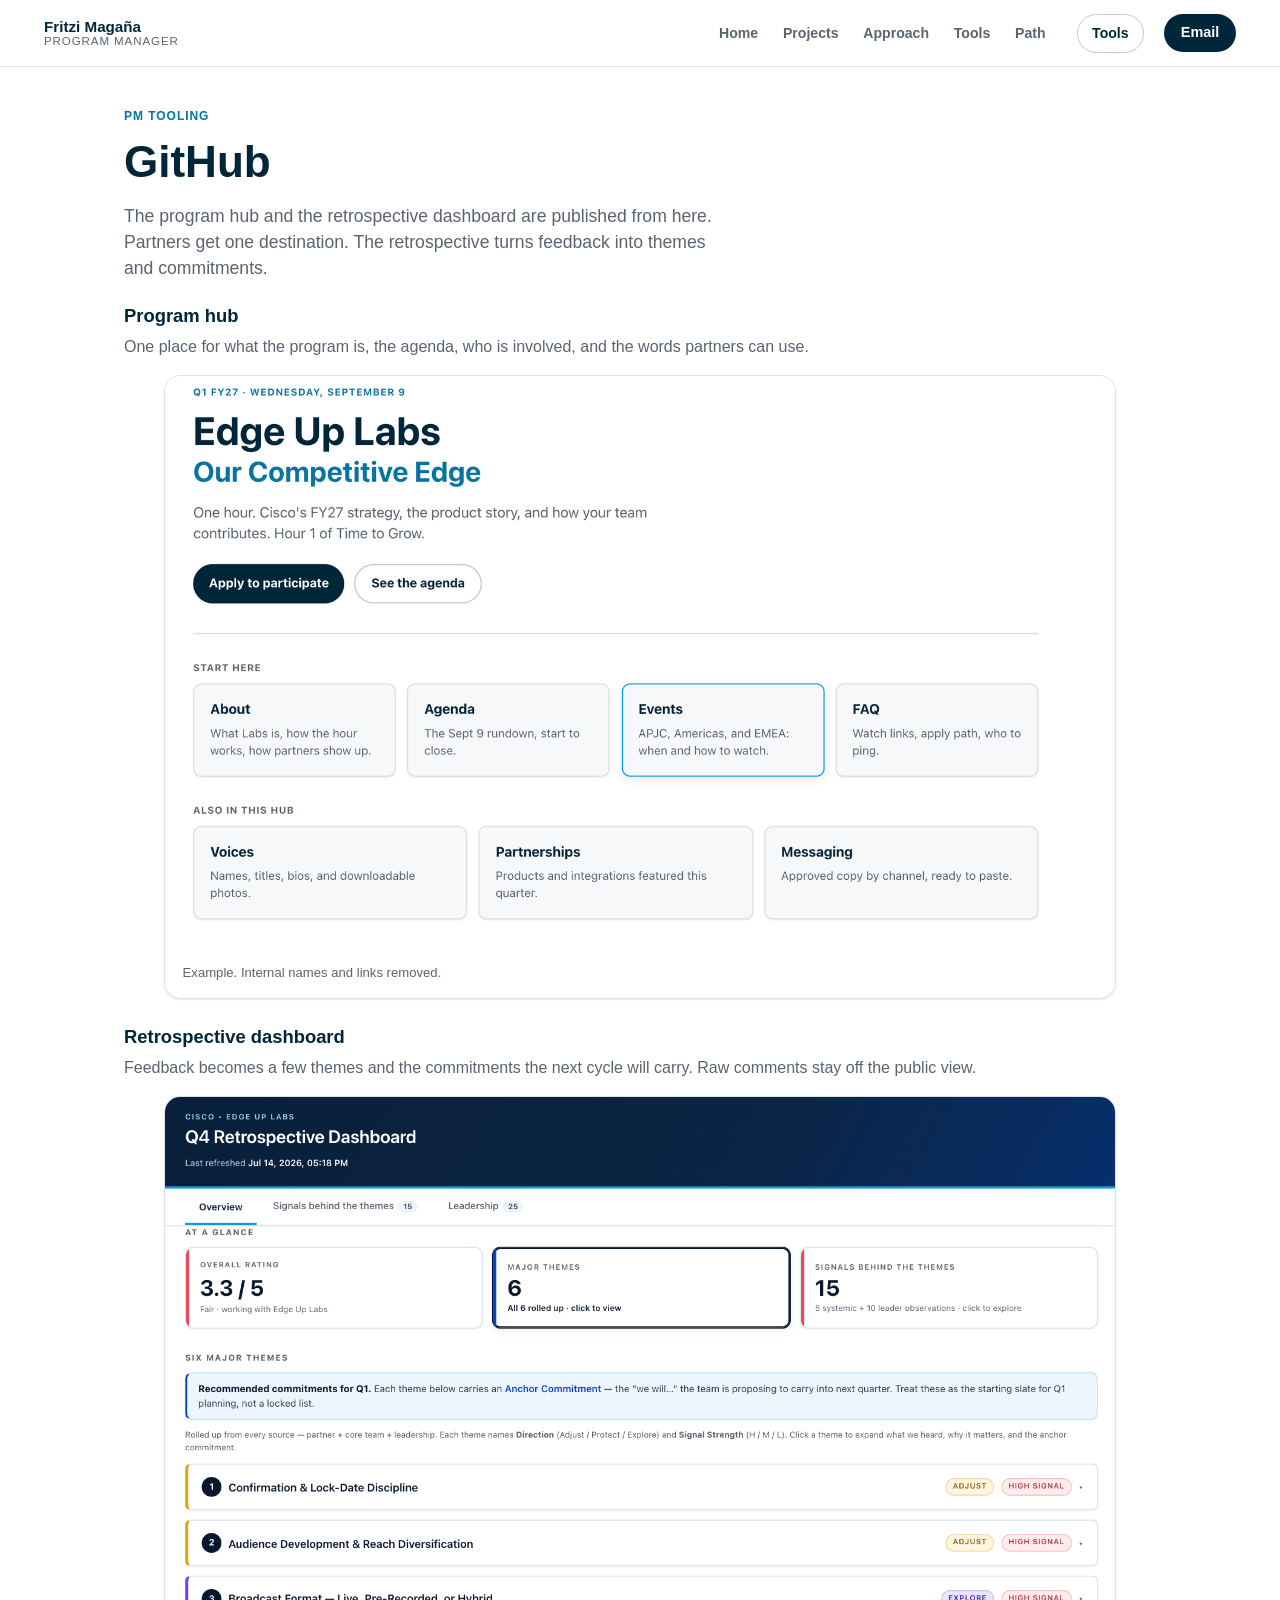
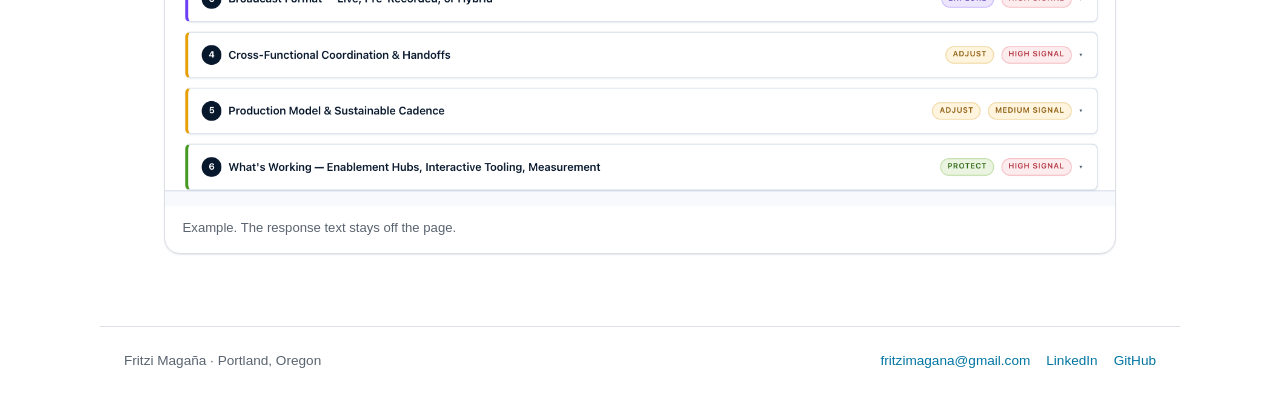
==== tools/github.html @ e966c361 "Publish redacted Airtable and GitHub examples. The weekly status screenshot stays off the public sit" ====
<!DOCTYPE html>
<html lang="en">
<head>
  <meta charset="utf-8">
  <meta name="viewport" content="width=device-width, initial-scale=1">
  <meta name="color-scheme" content="light">
  <title>GitHub · Fritzi Magaña</title>
  <meta name="description" content="Program hubs and a retrospective dashboard are published from GitHub.">
  <link rel="canonical" href="https://fritzimagana.github.io/Portfolio/tools/github.html">
  <link rel="icon" href="../assets/favicon.svg" type="image/svg+xml">
  <link rel="stylesheet" href="../styles.css?v=examples1">
</head>
<body id="top">
  <a class="skip-link" href="#main">Skip to content</a>
  <header class="topbar">
    <div class="topbar-inner">
      <a class="brand" href="../index.html">
        <span class="brand-kicker">Fritzi Magaña</span>
        <span class="brand-mark">Program manager</span>
      </a>
      <nav class="top-nav" aria-label="Page">
        <a href="../index.html">Home</a>
        <a href="../index.html#work">Projects</a>
        <a href="../index.html#approach">Approach</a>
        <a href="../index.html#tools">Tools</a>
        <a href="../index.html#path">Path</a>
      </nav>
      <a class="header-home" href="../index.html#tools">Tools</a>
      <a class="apply-btn" href="mailto:fritzimagana@gmail.com">Email</a>
    </div>
  </header>
  <main id="main">
    <section class="skill-hero">
      <p class="hero-eyebrow">PM tooling</p>
      <h1>GitHub</h1>
      <p class="hero-lede">The program hub and the retrospective dashboard are published from here. Partners get one destination. The retrospective turns feedback into themes and commitments.</p>
    </section>

    <section class="example">
      <h2>Program hub</h2>
      <p>One place for what the program is, the agenda, who is involved, and the words partners can use.</p>
      <figure class="shot">
        <img src="../assets/examples/program-hub.png" alt="Program hub home page, with the hour, the date, and the sections partners can open.">
        <figcaption class="shot-note">Example. Internal names and links removed.</figcaption>
      </figure>
    </section>

    <section class="example">
      <h2>Retrospective dashboard</h2>
      <p>Feedback becomes a few themes and the commitments the next cycle will carry. Raw comments stay off the public view.</p>
      <figure class="shot">
        <img src="../assets/examples/retro-overview.png" alt="Retrospective overview with an overall rating and six themes.">
        <figcaption class="shot-note">Example. The response text stays off the page.</figcaption>
      </figure>
    </section>

    <section id="local-skill" class="local-skill" hidden></section>
  </main>
  <footer class="site-footer">
    <div>Fritzi Magaña · Portland, Oregon</div>
    <div class="footer-links">
      <a href="mailto:fritzimagana@gmail.com">fritzimagana@gmail.com</a>
      <a href="https://www.linkedin.com/in/fritzi-magana/" rel="noopener noreferrer">LinkedIn</a>
      <a href="https://github.com/fritzimagana" rel="noopener noreferrer">GitHub</a>
    </div>
  </footer>
  <script>
  (function () {
    var host = location.hostname;
    if (host !== "localhost" && host !== "127.0.0.1") return;
    var slot = document.getElementById("local-skill");
    if (!slot) return;
    fetch("../private/github.html", { cache: "no-store" })
      .then(function (res) {
        if (!res.ok) throw new Error("missing");
        return res.text();
      })
      .then(function (html) {
        slot.innerHTML = html;
        slot.hidden = false;
      })
      .catch(function () {});
  })();
  </script>
</body>
</html>
---- styles.css ----
/*
 * Portfolio laid out like the EUL Hub home.
 * Cisco FY26 Light palette. Flat type. No magenta or orange as text.
 */

:root {
  --c-blue-primary: #049FD9;
  --c-blue-mid: #0175A2;
  --c-blue-deep: #005073;
  --c-navy: #00263A;
  --n-0: #FFFFFF;
  --n-25: #F7F8FA;
  --n-50: #EEF0F3;
  --n-100: #DDE1E6;
  --n-200: #C4CAD1;
  --n-600: #5A6470;
  --n-800: #24272B;
  --radius: 10px;
  --radius-lg: 16px;
  --max: 1080px;
  --shadow-sm: 0 1px 2px rgba(0, 38, 58, 0.06), 0 1px 1px rgba(0, 38, 58, 0.04);
  --shadow-md: 0 4px 12px rgba(0, 38, 58, 0.08), 0 2px 4px rgba(0, 38, 58, 0.04);
  --font-sans: "CiscoSansTT", "Cisco Sans", -apple-system, BlinkMacSystemFont, "Segoe UI", Roboto, "Helvetica Neue", Arial, sans-serif;
}

* { box-sizing: border-box; }
html { scroll-behavior: smooth; }

body {
  margin: 0;
  font-family: var(--font-sans);
  color: var(--n-800);
  background: var(--n-0);
  line-height: 1.5;
  -webkit-font-smoothing: antialiased;
}

a { color: var(--c-blue-mid); text-decoration: none; }
a:hover { text-decoration: underline; }
img { max-width: 100%; display: block; }

.skip-link {
  position: absolute;
  left: -9999px;
  top: 0;
  padding: 0.75rem 1rem;
  background: var(--c-navy);
  color: var(--n-0);
  z-index: 999;
}
.skip-link:focus { left: 1rem; top: 1rem; }

.topbar {
  position: sticky;
  top: 0;
  z-index: 40;
  background: var(--n-0);
  border-bottom: 1px solid var(--n-100);
}
.topbar-inner {
  max-width: 1240px;
  margin: 0 auto;
  padding: 0.85rem 1.5rem;
  display: flex;
  align-items: center;
  gap: 1.25rem;
}
.brand {
  display: flex;
  flex-direction: column;
  line-height: 1.15;
  color: var(--c-navy);
  text-decoration: none;
  min-width: 9rem;
}
.brand:hover { text-decoration: none; color: var(--c-blue-mid); }
.brand-kicker { font-weight: 700; font-size: 0.95rem; }
.brand-mark {
  font-size: 0.72rem;
  letter-spacing: 0.08em;
  text-transform: uppercase;
  color: var(--n-600);
}
.top-nav {
  display: flex;
  flex-wrap: wrap;
  gap: 0.15rem;
  margin-left: auto;
}
.top-nav a {
  padding: 0.45rem 0.7rem;
  border-radius: 999px;
  color: var(--n-600);
  font-weight: 600;
  font-size: 0.88rem;
}
.top-nav a:hover { color: var(--c-navy); background: var(--n-25); text-decoration: none; }

.apply-btn {
  display: inline-flex;
  align-items: center;
  padding: 0.5rem 1.05rem;
  background: var(--c-navy);
  color: var(--n-0);
  border-radius: 999px;
  font-weight: 700;
  font-size: 0.9rem;
  white-space: nowrap;
}
.apply-btn:hover { background: var(--c-blue-deep); color: var(--n-0); text-decoration: none; }

#main {
  max-width: var(--max);
  margin: 0 auto;
  padding: 0 1.5rem 3rem;
}

.hero {
  display: grid;
  grid-template-columns: minmax(0, 1fr) 280px;
  gap: 3rem;
  align-items: center;
  padding: 3rem 0 2.25rem;
  border-bottom: 1px solid var(--n-100);
  margin-bottom: 2rem;
}
.hero-eyebrow {
  font-size: 0.75rem;
  font-weight: 700;
  letter-spacing: 0.08em;
  text-transform: uppercase;
  color: var(--c-blue-mid);
  margin: 0 0 0.75rem;
}
.hero h1 {
  margin: 0;
  font-size: clamp(2rem, 4vw, 3rem);
  line-height: 1.12;
  color: var(--c-navy);
  font-weight: 700;
}
.hero h1 em {
  display: block;
  font-style: normal;
  color: var(--c-blue-mid);
  font-size: 0.72em;
  margin-top: 0.2rem;
}
.hero-lede {
  margin: 1rem 0 0;
  font-size: 1.1rem;
  color: var(--n-600);
  max-width: 54ch;
}
.hero-actions {
  display: flex;
  flex-wrap: wrap;
  gap: 0.75rem;
  margin-top: 1.5rem;
}
.btn-primary, .btn-secondary {
  display: inline-flex;
  align-items: center;
  padding: 0.7rem 1.2rem;
  border-radius: 999px;
  font-weight: 700;
  font-size: 0.95rem;
}
.btn-primary { background: var(--c-navy); color: var(--n-0); }
.btn-primary:hover { background: var(--c-blue-deep); color: var(--n-0); text-decoration: none; }
.btn-secondary {
  background: var(--n-0);
  color: var(--c-navy);
  border: 1px solid var(--n-200);
}
.btn-secondary:hover { background: var(--n-25); text-decoration: none; }

.portrait {
  margin: 0;
  border-radius: var(--radius-lg);
  overflow: hidden;
  border: 1px solid var(--n-100);
  box-shadow: var(--shadow-md);
  background: var(--n-25);
  aspect-ratio: 4 / 3;
}
.portrait img {
  width: 100%;
  height: 100%;
  object-fit: cover;
  object-position: center 20%;
}

.jump-kicker {
  margin: 0.5rem 0 0.65rem;
  font-size: 0.75rem;
  font-weight: 700;
  letter-spacing: 0.06em;
  text-transform: uppercase;
  color: var(--n-600);
}
.jump-grid {
  display: grid;
  grid-template-columns: repeat(3, 1fr);
  gap: 0.85rem;
  margin: 0 0 2rem;
}
.jump-grid.two { grid-template-columns: 1.4fr 0.8fr; margin-top: 0.85rem; }
.jump-grid.work { grid-template-columns: 1fr 1fr; }
.jump-grid.tools { grid-template-columns: repeat(3, 1fr); }
.tool-base { margin: 0 0 0.85rem; }
.jump-card.wide { margin: 0 0 2rem; }
.jump-card {
  display: block;
  padding: 1.15rem 1.2rem;
  border: 1px solid var(--n-100);
  border-radius: var(--radius);
  background: var(--n-25);
  color: inherit;
  box-shadow: var(--shadow-sm);
}
.jump-card h2 {
  margin: 0 0 0.35rem;
  font-size: 1.05rem;
  color: var(--c-navy);
}
.jump-card .meta {
  margin: -0.15rem 0 0.45rem;
  color: var(--n-600);
  font-size: 0.82rem;
  font-weight: 600;
}
.jump-card p { margin: 0; color: var(--n-600); font-size: 0.9rem; }
.jump-card p + p { margin-top: 0.55rem; }

.agenda-list {
  list-style: none;
  margin: 0;
  padding: 0;
  display: flex;
  flex-direction: column;
  gap: 0.65rem;
}
.agenda-item {
  display: grid;
  grid-template-columns: 3.2rem 1fr;
  gap: 1rem;
  padding: 1rem 1.15rem;
  border: 1px solid var(--n-100);
  border-radius: var(--radius);
  background: var(--n-0);
}
.agenda-n {
  font-weight: 700;
  color: var(--c-blue-mid);
  font-size: 1.05rem;
  letter-spacing: 0.04em;
}
.agenda-item h2 { margin: 0; font-size: 1.05rem; color: var(--c-navy); }
.agenda-who { margin: 0.2rem 0 0; font-weight: 600; font-size: 0.92rem; color: var(--n-800); }
.agenda-note { margin: 0.25rem 0 0; color: var(--n-600); font-size: 0.88rem; }

.site-footer {
  max-width: var(--max);
  margin: 0 auto 2.5rem;
  padding: 1.5rem 1.5rem 0;
  color: var(--n-600);
  font-size: 0.85rem;
  display: flex;
  flex-wrap: wrap;
  gap: 1rem;
  justify-content: space-between;
  border-top: 1px solid var(--n-100);
}
.footer-links { display: flex; flex-wrap: wrap; gap: 1rem; }
.footer-links a { color: var(--c-blue-mid); }

:focus-visible {
  outline: 2px solid var(--c-blue-primary);
  outline-offset: 3px;
}

.header-home {
  display: inline-flex;
  align-items: center;
  padding: 0.5rem 0.9rem;
  border: 1px solid var(--n-200);
  border-radius: 999px;
  color: var(--c-navy);
  font-weight: 700;
  font-size: 0.88rem;
  white-space: nowrap;
}
.header-home:hover { background: var(--n-25); color: var(--c-navy); text-decoration: none; }

.skill-hero { padding: 2.5rem 0 1.25rem; }
.skill-hero h1 {
  margin: 0;
  font-size: clamp(2rem, 4vw, 2.75rem);
  line-height: 1.12;
  color: var(--c-navy);
}
.skill-hero .hero-lede { max-width: 62ch; }

.file-links {
  list-style: none;
  margin: 0 0 2rem;
  padding: 0;
  display: flex;
  flex-direction: column;
  gap: 0.65rem;
}
.file-links li {
  display: flex;
  flex-wrap: wrap;
  gap: 0.35rem 1rem;
  align-items: baseline;
  padding: 0.9rem 1.1rem;
  border: 1px solid var(--n-100);
  border-radius: var(--radius);
  background: var(--n-0);
}
.file-links a { font-weight: 700; }
.file-links span { color: var(--n-600); font-size: 0.88rem; }
code {
  font-family: ui-monospace, SFMono-Regular, Menlo, Consolas, monospace;
  font-size: 0.86em;
  color: var(--c-navy);
}

.header-home {
  display: inline-flex;
  align-items: center;
  padding: 0.5rem 0.9rem;
  border: 1px solid var(--n-200);
  border-radius: 999px;
  color: var(--c-navy);
  font-weight: 700;
  font-size: 0.88rem;
  white-space: nowrap;
}
.header-home:hover { background: var(--n-25); color: var(--c-navy); text-decoration: none; }

.skill-hero { padding: 2.5rem 0 1.25rem; }
.skill-hero h1 {
  margin: 0;
  font-size: clamp(2rem, 4vw, 2.75rem);
  line-height: 1.12;
  color: var(--c-navy);
}
.skill-hero .hero-lede { max-width: 62ch; }

.skill-row {
  display: grid;
  grid-template-columns: 1fr 1.05fr;
  gap: 1.25rem;
  align-items: center;
  margin: 0 0 1.25rem;
  padding: 1.15rem;
  border: 1px solid var(--n-100);
  border-radius: var(--radius-lg);
  background: var(--n-0);
  box-shadow: var(--shadow-sm);
}
.skill-row h2 { margin: 0 0 0.4rem; font-size: 1.2rem; color: var(--c-navy); }
.skill-row p { margin: 0; color: var(--n-600); }
.mock {
  background: var(--n-25);
  border: 1px solid var(--n-100);
  border-radius: var(--radius);
  padding: 0.85rem;
  min-height: 11rem;
}
.mock-top {
  display: flex;
  flex-wrap: wrap;
  gap: 0.4rem;
  margin-bottom: 0.7rem;
}
.pill {
  display: inline-block;
  padding: 0.2rem 0.5rem;
  border-radius: 999px;
  background: var(--n-0);
  border: 1px solid var(--n-100);
  color: var(--c-navy);
  font-size: 0.68rem;
  font-weight: 700;
}
.pill.on { background: var(--c-navy); color: var(--n-0); border-color: var(--c-navy); }
.bars { display: flex; flex-direction: column; gap: 0.4rem; }
.bar {
  height: 0.55rem;
  border-radius: 999px;
  background: var(--c-blue-primary);
}
.bar.mid { width: 72%; background: var(--c-blue-mid); }
.bar.short { width: 46%; background: var(--c-blue-deep); }
.mock-grid {
  display: grid;
  grid-template-columns: 1fr 1fr;
  gap: 0.45rem;
}
.mock-cell {
  background: var(--n-0);
  border: 1px solid var(--n-100);
  border-radius: 8px;
  padding: 0.45rem 0.5rem;
  min-height: 3.2rem;
}
.mock-cell strong {
  display: block;
  color: var(--c-navy);
  font-size: 0.72rem;
}
.mock-cell span { color: var(--n-600); font-size: 0.68rem; }
.slide {
  background: var(--n-0);
  border-radius: 8px;
  padding: 0.7rem;
  min-height: 9.5rem;
}
.slide h3 {
  margin: 0 0 0.55rem;
  color: var(--c-navy);
  font-size: 0.85rem;
}

.example {
  margin: 0 0 1.5rem;
}
.example h2 {
  margin: 0 0 0.35rem;
  font-size: 1.15rem;
  color: var(--c-navy);
}
.example > p { margin: 0 0 0.75rem; color: var(--n-600); }
.shot {
  background: var(--n-0);
  border: 1px solid var(--n-100);
  border-radius: var(--radius-lg);
  box-shadow: var(--shadow-sm);
  overflow: hidden;
}
.shot-bar {
  display: flex;
  gap: 0.35rem;
  padding: 0.7rem 0.9rem;
  background: var(--n-25);
  border-bottom: 1px solid var(--n-100);
}
.shot-bar i {
  width: 0.45rem;
  height: 0.45rem;
  border-radius: 50%;
  background: var(--n-200);
  display: block;
}
.shot-body { padding: 1rem 1.1rem 1.15rem; }
.shot img {
  display: block;
  width: 100%;
  height: auto;
  background: #fff;
}
.shot img + .shot-note { padding-top: 0.75rem; }
.shot-title {
  height: 0.7rem;
  width: 38%;
  border-radius: 999px;
  background: var(--c-navy);
  margin-bottom: 0.9rem;
}
.redact {
  height: 0.55rem;
  border-radius: 999px;
  margin: 0.45rem 0;
  background: var(--n-200);
  filter: blur(1.5px);
}
.redact.w2 { width: 92%; }
.redact.w3 { width: 76%; }
.redact.w4 { width: 61%; }
.shot-note {
  margin: 0;
  padding: 0 1.1rem 0.95rem;
  color: var(--n-600);
  font-size: 0.82rem;
}
.local-skill {
  margin: 0.5rem 0 2rem;
  padding: 1.15rem 1.2rem;
  border: 1px dashed var(--n-200);
  border-radius: var(--radius);
  background: var(--n-25);
}
.local-skill h2 { margin: 0.4rem 0; font-size: 1.05rem; color: var(--c-navy); }
.local-skill p { margin: 0 0 0.65rem; color: var(--n-600); }

@media (max-width: 900px) {
  .topbar-inner { flex-wrap: wrap; }
  .top-nav { margin-left: 0; width: 100%; order: 4; }
  .apply-btn { margin-left: auto; }
  .hero, .jump-grid, .jump-grid.two, .jump-grid.work, .jump-grid.tools, .skill-row { grid-template-columns: 1fr; }
  .portrait { max-width: 20rem; }
  .agenda-item { grid-template-columns: 2.4rem 1fr; }
}

@media (prefers-reduced-motion: reduce) {
  html { scroll-behavior: auto; }
}
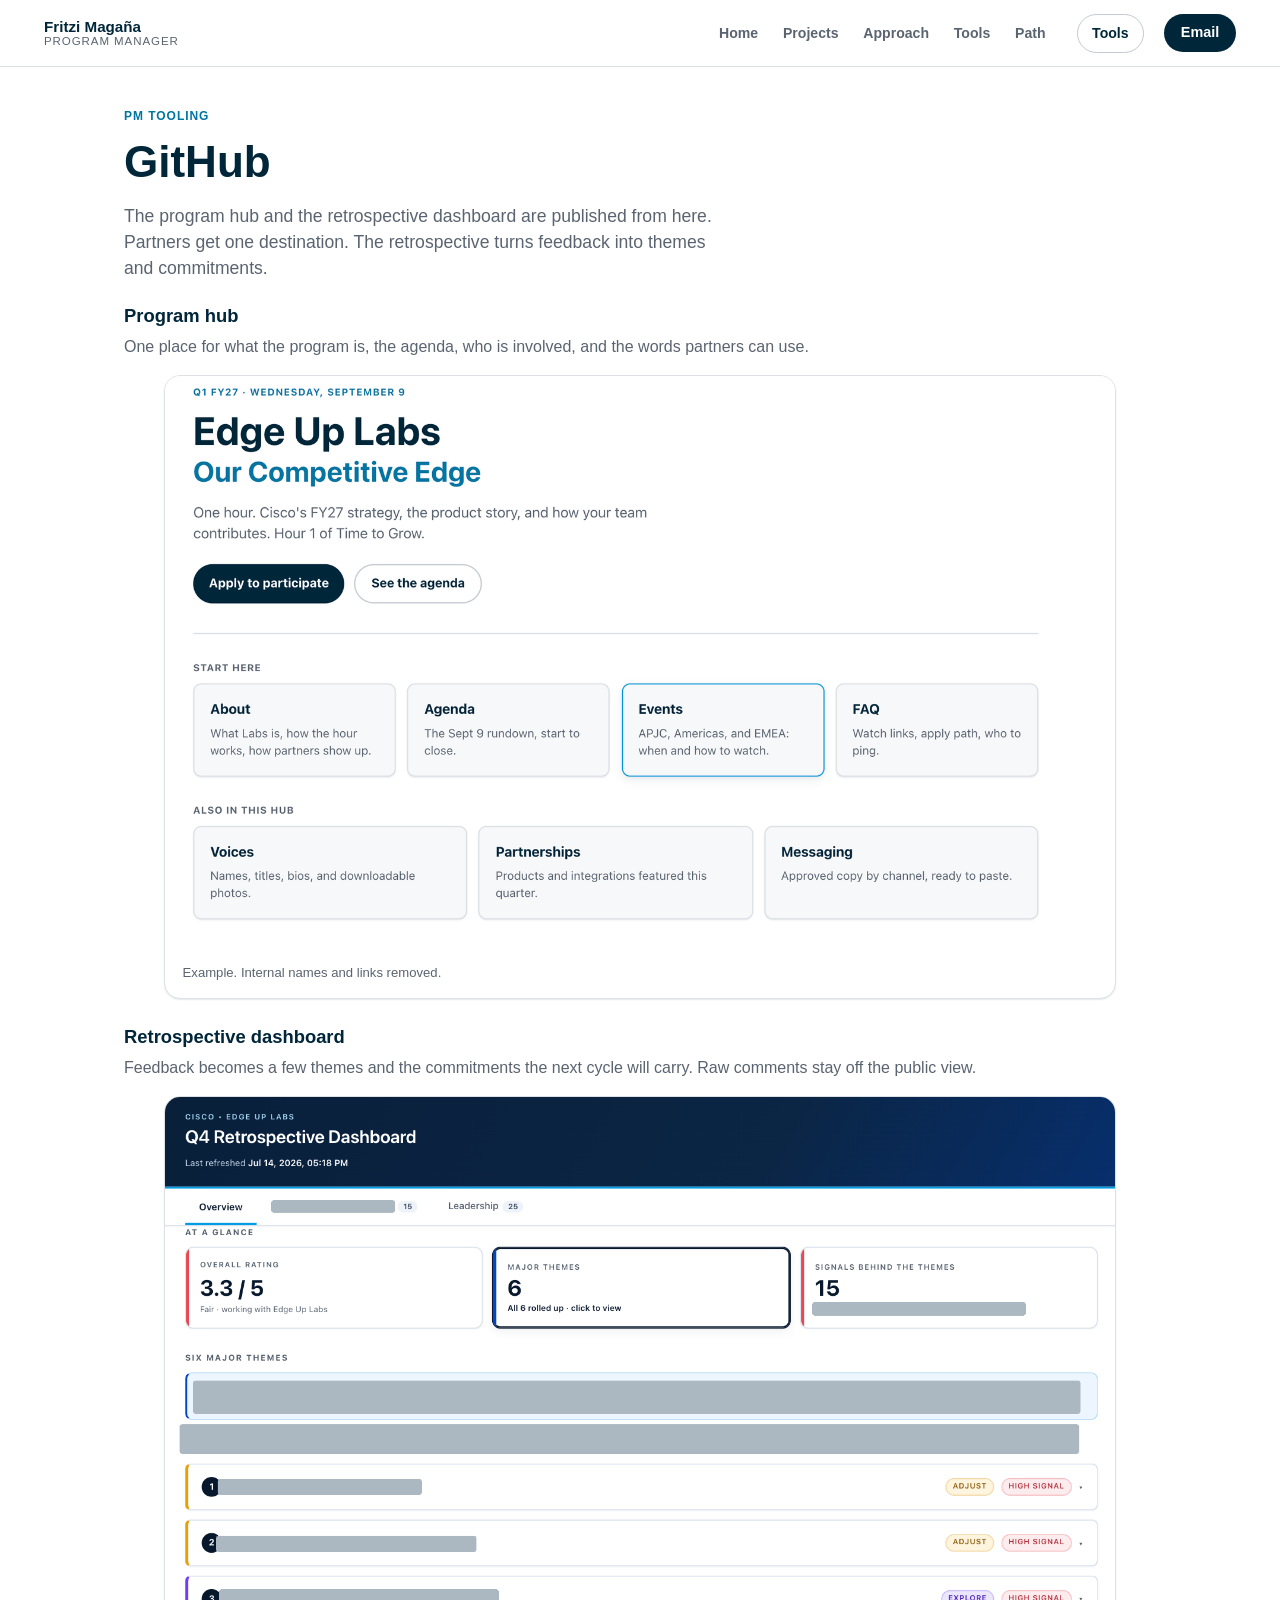
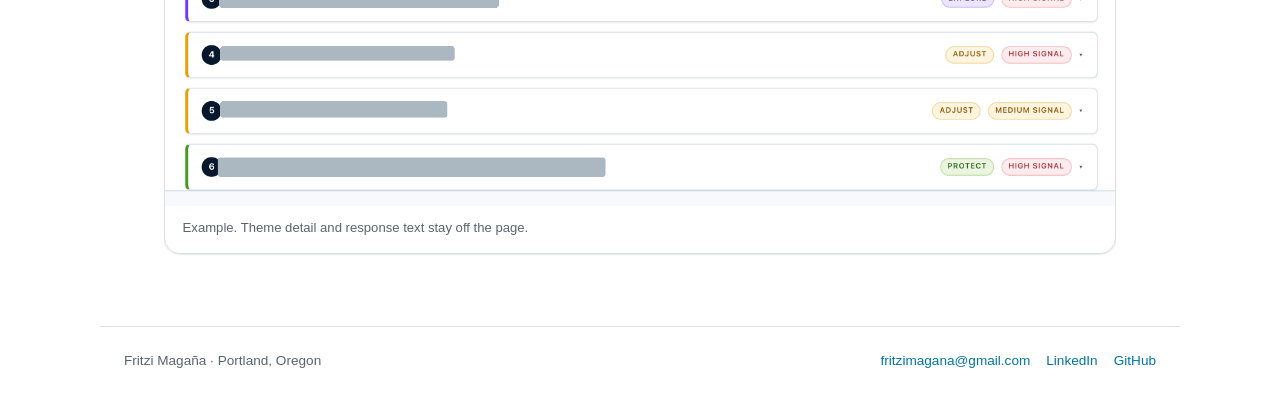
==== commit 1a6daae8: "Cover the written themes on the retrospective example. The rating and the row structure stay visible" ====
--- a/tools/github.html
+++ b/tools/github.html
@@ -49,8 +49,8 @@
       <h2>Retrospective dashboard</h2>
       <p>Feedback becomes a few themes and the commitments the next cycle will carry. Raw comments stay off the public view.</p>
       <figure class="shot">
-        <img src="../assets/examples/retro-overview.png" alt="Retrospective overview with an overall rating and six themes.">
-        <figcaption class="shot-note">Example. The response text stays off the page.</figcaption>
+        <img src="../assets/examples/retro-overview.png?v=retro2" alt="Retrospective overview. The written themes are covered.">
+        <figcaption class="shot-note">Example. Theme detail and response text stay off the page.</figcaption>
       </figure>
     </section>
 
